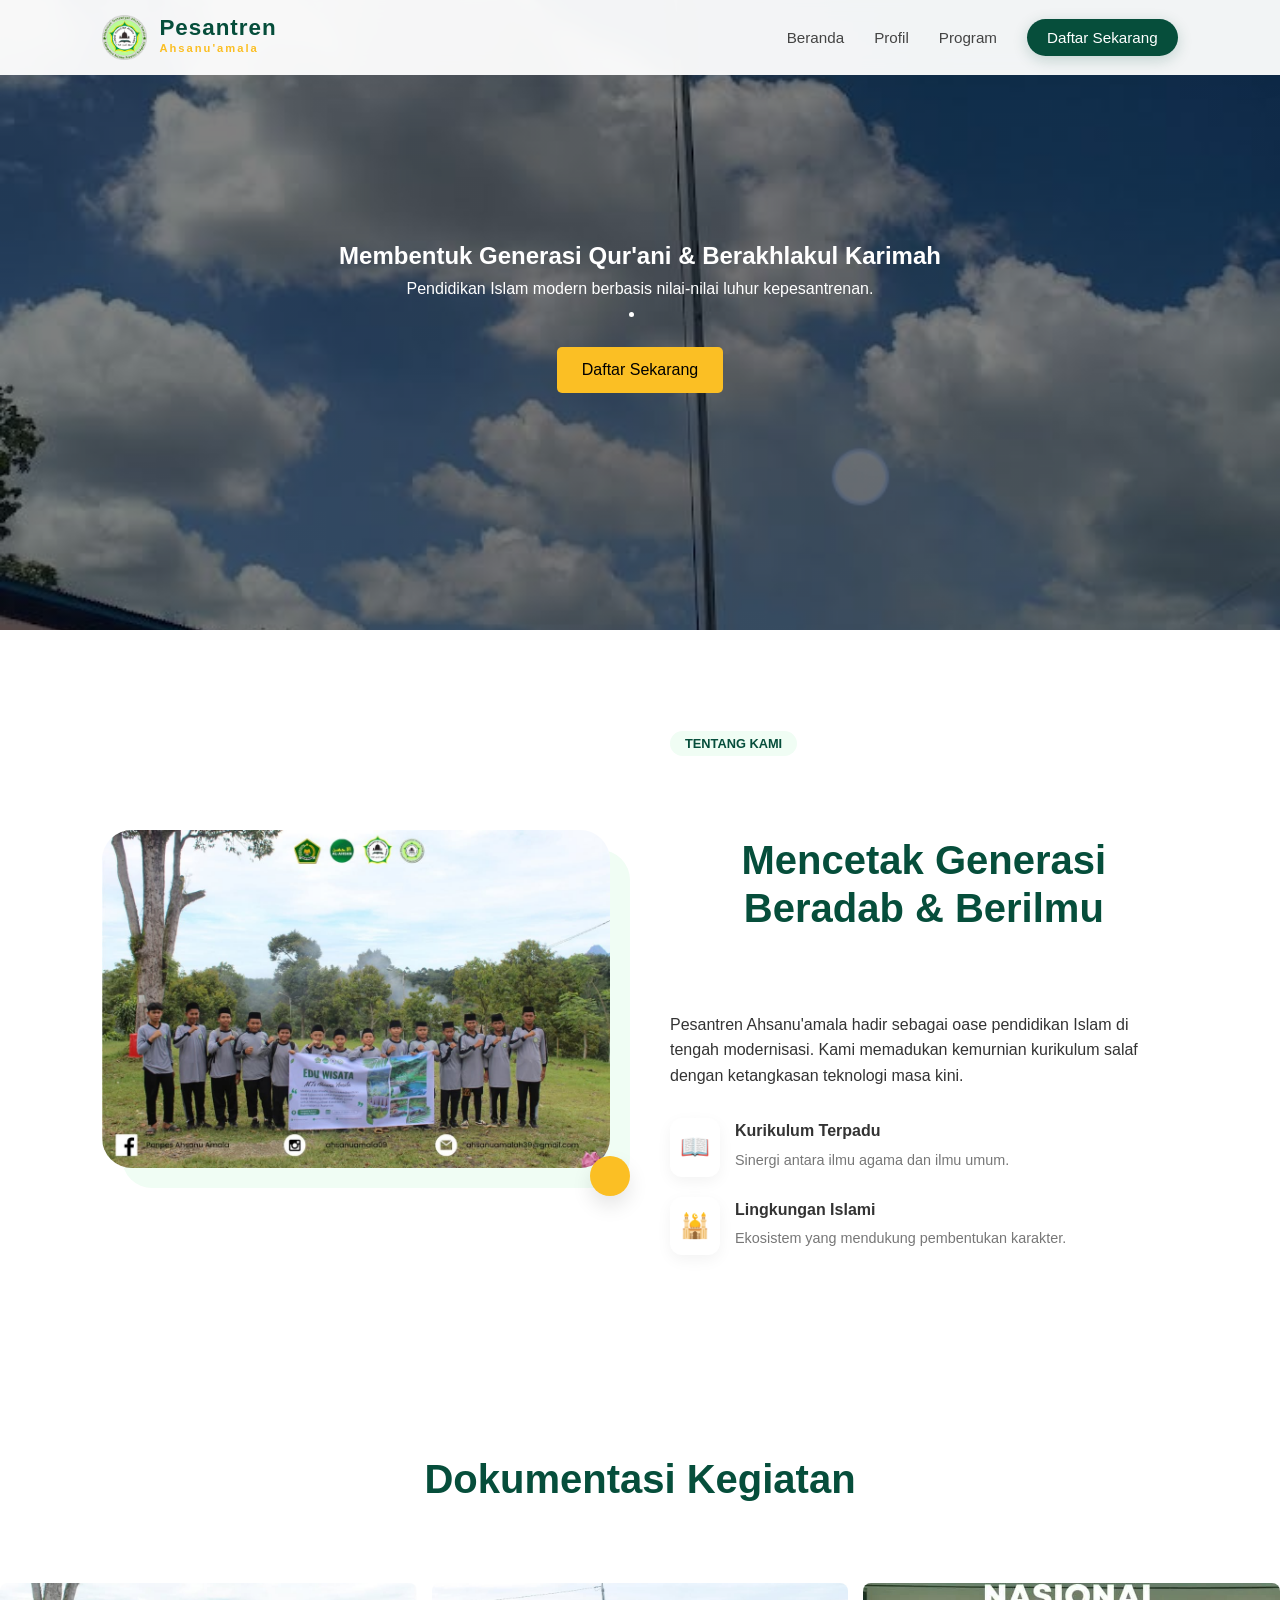
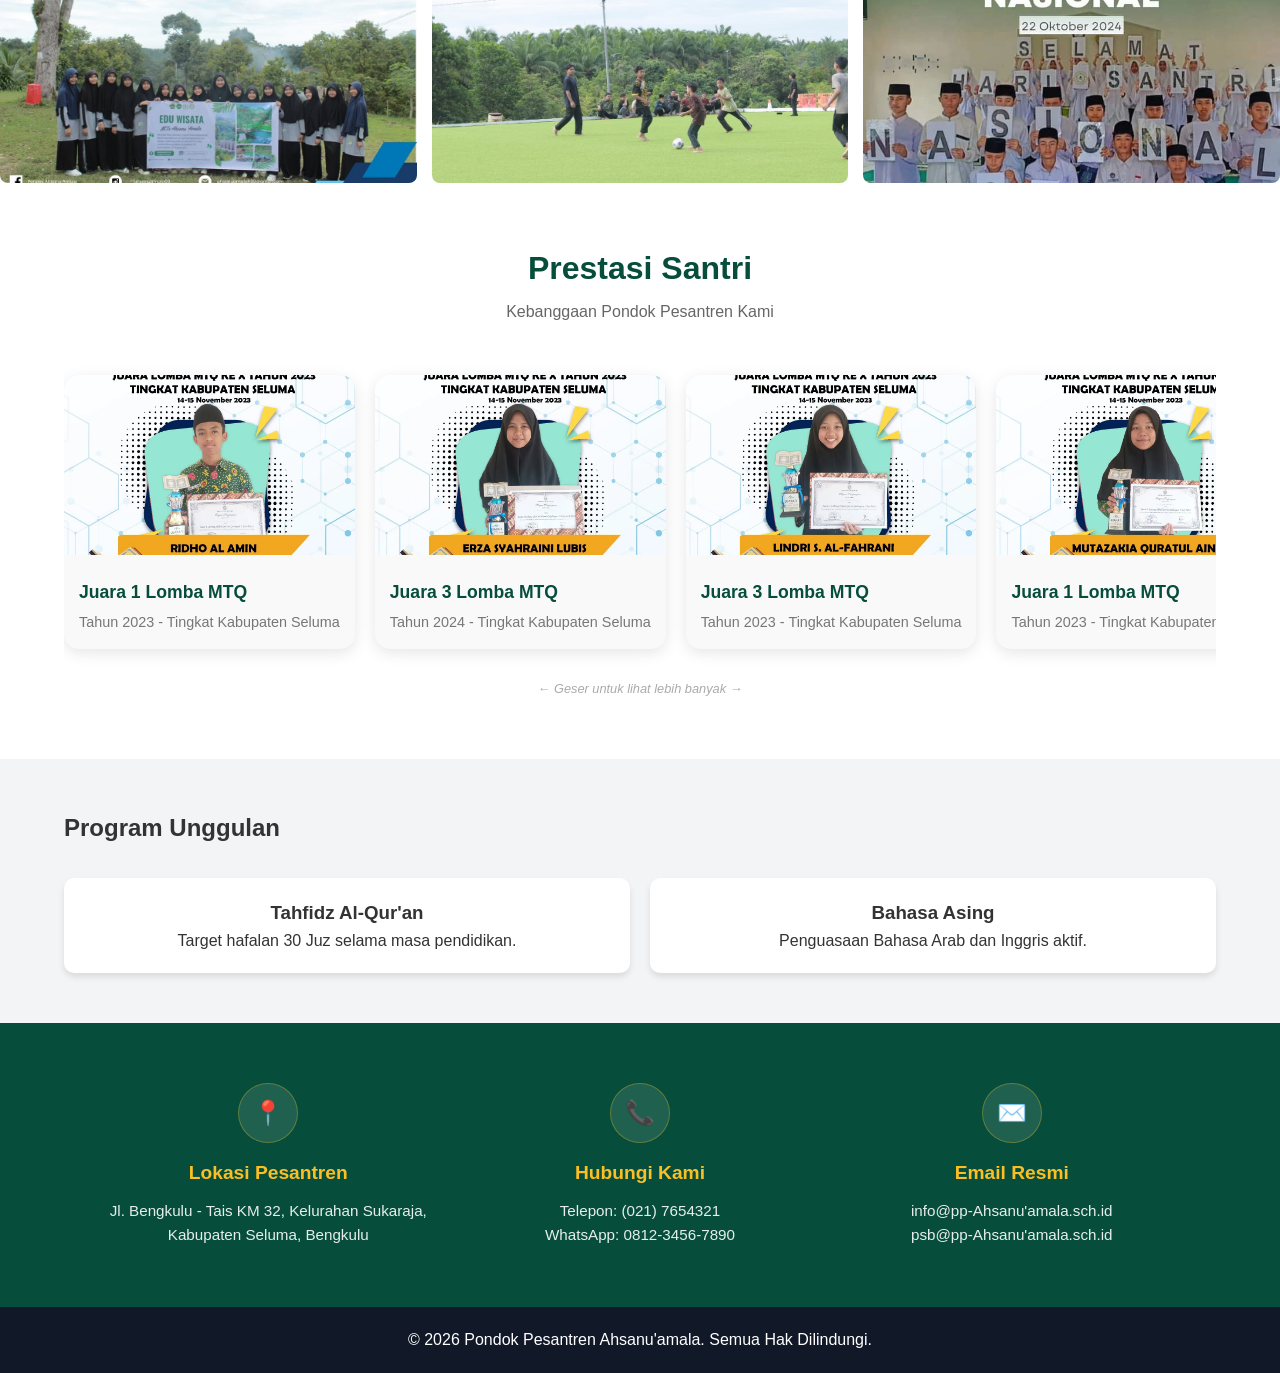
==== index.html @ b9aae271 "Add files via upload" ====
<!DOCTYPE html>
<html lang="id">
<head>
    <meta charset="UTF-8">
    <meta name="viewport" content="width=device-width, initial-scale=1.0">
    <title>pp-Ahsanu'amala.sch.id</title>
    <link rel="stylesheet" href="style.css">
</head>
<body>
<header>
    <nav class="navbar">
        <div class="logo-wrapper">
            <img src="logo1.png" alt="Logo" class="main-logo">
            <div class="logo-text-group">
                <span class="logo-text">Pesantren</span>
                <span class="logo-sub">Ahsanu'amala</span>
            </div>
        </div>
        <ul class="nav-links">
            <li><a href="#beranda">Beranda</a></li>
            <li><a href="#profil">Profil</a></li>
            <li><a href="#program">Program</a></li>
            <li><a href="daftar.html" class="nav-btn">Daftar Sekarang</a></li>
        </ul>
    </nav>
</header>


    </header>

    <section class="hero">
        <div class="hero-text">
            <h1>Membentuk Generasi Qur'ani & Berakhlakul Karimah</h1>
            <p>Pendidikan Islam modern berbasis nilai-nilai luhur kepesantrenan.</p>
         <li><a href="daftar.html"</a></a></li>

<a href="daftar.html" class="btn">Daftar Sekarang</a>

        </div>
    </section>
<section id="profil" class="about-section">
    <div class="about-container">
        <div class="about-image">
            <div class="image-wrapper">
                <img src="wisata1.jpg" alt="Kegiatan Pondok">
                <div class="experience-tag">
                </div>
            </div>
        </div>

        <div class="about-content">
            <span class="badge">Tentang Kami</span>
            <h2>Mencetak Generasi Beradab & Berilmu</h2>
            <p>Pesantren Ahsanu'amala hadir sebagai oase pendidikan Islam di tengah modernisasi. Kami memadukan kemurnian kurikulum salaf dengan ketangkasan teknologi masa kini.</p>
            
            <div class="features">
                <div class="feature-item">
                    <div class="icon">📖</div>
                    <div>
                        <h4>Kurikulum Terpadu</h4>
                        <p>Sinergi antara ilmu agama dan ilmu umum.</p>
                    </div>
                </div>
                <div class="feature-item">
                    <div class="icon">🕌</div>
                    <div>
                        <h4>Lingkungan Islami</h4>
                        <p>Ekosistem yang mendukung pembentukan karakter.</p>
                    </div>
                </div>
            </div>
        </div>
    </div>
</section>

    <section id="dokumentasi" class="content">
        <div class="about-content">
    <h2>Dokumentasi Kegiatan</h2>
    <div class="galeri-grid">
        <img src="wisata2.jpg" alt="">
        <img src="wisata3.jpg" alt="">
        <img src="foto3.jpg" alt="">
    </div>
</section>
<section id="prestasi" class="prestasi-section">
    <div class="container">
        <h2 class="title">Prestasi Santri</h2>
        <p class="subtitle">Kebanggaan Pondok Pesantren Kami</p>
        
        <div class="slider-container">
            <div class="prestasi-card">
                <img src="prestasi1.jpg" alt="Juara 1 Lomba MTQ">
                <div class="prestasi-info">
                    <h3>Juara 1 Lomba MTQ </h3>
                    <p>Tahun 2023 - Tingkat Kabupaten Seluma</p>
                </div>
            </div>

            <div class="prestasi-card">
                <img src="prestasi2.jpg" alt="Juara Pidato">
                <div class="prestasi-info">
                    <h3>Juara 3 Lomba MTQ</h3>
                    <p>Tahun 2024 - Tingkat Kabupaten Seluma</p>
                </div>
            </div>

            <div class="prestasi-card">
                <img src="prestasi3.jpg" alt="Lomba Kitab">
                <div class="prestasi-info">
                    <h3>Juara 3 Lomba MTQ</h3>
                    <p>Tahun 2023 - Tingkat Kabupaten Seluma</p>
                </div>
            </div>

            <div class="prestasi-card">
                <img src="prestasi4.jpg" alt="Juara Futsal">
                <div class="prestasi-info">
                    <h3>Juara 1 Lomba MTQ </h3>
                    <p>Tahun 2023 - Tingkat Kabupaten Seluma</p>
                    </div>
                    </div>
                    <div class="prestasi-card" alt="Juara Olimpiade">
                        <img src="prestasi5.jpg">
                        <div class="prestasi-info">
                        <h3>Juara Olimpiade Sains</h3>
                        <p>Tahun 2025 - Tingkat Provinsi </p>
                    </div>
                </div>
            </div>
        </div>
        <p class="hint">← Geser untuk lihat lebih banyak →</p>
    </div>
</section>



    <section id="program" class="program">
        <h2>Program Unggulan</h2>
        <div class="grid">
            <div class="card">
                <h3>Tahfidz Al-Qur'an</h3>
                <p>Target hafalan 30 Juz selama masa pendidikan.</p>
            </div>
            <div class="card">
                <h3>Bahasa Asing</h3>
                <p>Penguasaan Bahasa Arab dan Inggris aktif.</p>
                
            </div>
        </div>
    </section>
    <section class="contact-info">
    <div class="contact-grid">
        <div class="contact-box">
            <div class="icon-circle">📍</div>
            <h3>Lokasi Pesantren</h3>
            <p>Jl. Bengkulu - Tais KM 32, Kelurahan Sukaraja, Kabupaten Seluma, Bengkulu</p>
        </div>
        
        <div class="contact-box">
            <div class="icon-circle">📞</div>
            <h3>Hubungi Kami</h3>
            <p>Telepon: (021) 7654321<br>WhatsApp: 0812-3456-7890</p>
        </div>
        
        <div class="contact-box">
            <div class="icon-circle">✉️</div>
            <h3>Email Resmi</h3>
            <p>info@pp-Ahsanu'amala.sch.id<br>psb@pp-Ahsanu'amala.sch.id</p>
        </div>
    </div>
</section>


    <footer>
        <p>&copy; 2026 Pondok Pesantren Ahsanu'amala. Semua Hak Dilindungi.</p>
    </footer>

</body>
</html>
---- style.css ----
/* Reset Dasar */
* {
    margin: 0;
    padding: 0;
    box-sizing: border-box;
    font-family: 'Segoe UI', Tahoma, Geneva, Verdana, sans-serif;
}

body {
    line-height: 1.6;
    color: #333;
}

/* Navigasi */
nav {
    display: flex;
    justify-content: space-between;
    align-items: center;
    padding: 20px 5%;
    background: #064e3b; /* Hijau Tua Islami */
    color: white;
}

nav ul {
    display: flex;
    list-style: none;
}

nav ul li {
    margin-left: 20px;
}

nav ul li a {
    color: white;
    text-decoration: none;
    font-weight: bold;
}

/* Hero Section */
.hero {
    height: 70vh;
    background: linear-gradient(rgba(0,0,0,0.5), rgba(0,0,0,0.5)), url('gedung1.jpg');
    background-size: cover;
    background-position: center;
    display: flex;
    align-items: center;
    justify-content: center;
    text-align: center;
    color: white;
}

.btn {
    display: inline-block;
    background: #fbbf24;
    color: #000;
    padding: 10px 25px;
    text-decoration: none;
    border-radius: 5px;
    margin-top: 20px;
}

/* Grid Program */
.about-content h2 {
padding: 60px 5%;
    background-color: #fff;
    text-align: center;
}
.galeri-grid {
    display: grid;
    grid-template-columns: repeat(auto-fit, minmax(200px, 1fr));
    gap: 15px;
    margin-top: 20px;
}

.galeri-grid img {
    width: 100%;
    height: 200px;
    object-fit: cover; /* Agar gambar tidak gepeng */
    border-radius: 8px;
    transition: 0.3s;
}

.galeri-grid img:hover {
    transform: scale(1.05); /* Efek zoom saat disentuh */
}

.program {
    padding: 50px 5%;
    background: #f3f4f6;
}

.grid {
    display: grid;
    grid-template-columns: repeat(auto-fit, minmax(250px, 1fr));
    gap: 20px;
    margin-top: 30px;
}

/* Styling Galeri Prestasi */
.prestasi-section {
    padding: 60px 5%;
    background-color: #fff;
    text-align: center;
}

.title {
    color: #064e3b;
    font-size: 2rem;
    margin-bottom: 5px;
}

.subtitle {
    color: #666;
    margin-bottom: 30px;
}

.slider-container {
    display: flex;
    overflow-x: auto; /* Mengaktifkan scroll horizontal */
    scroll-snap-type: x mandatory; /* Membuat scroll "menempel" pas di gambar */
    gap: 20px;
    padding: 20px 0;
    scrollbar-width: none; /* Sembunyikan scrollbar di Firefox */
    -ms-overflow-style: none; /* Sembunyikan scrollbar di IE/Edge */
}

/* Sembunyikan scrollbar di Chrome/Safari */
.slider-container::-webkit-scrollbar {
    display: none; 
}

.prestasi-card {
    min-width: 280px; /* Lebar setiap kartu */
    flex-shrink: 0;
    background: #f9f9f9;
    border-radius: 15px;
    overflow: hidden;
    scroll-snap-align: center; /* Kartu akan berhenti di tengah saat digeser */
    box-shadow: 0 4px 15px rgba(0,0,0,0.1);
    text-align: left;
}

.prestasi-card img {
    width: 100%;
    height: 180px;
    object-fit: cover;
}

.prestasi-info {
    padding: 15px;
}

.prestasi-info h3 {
    font-size: 1.1rem;
    color: #064e3b;
    margin-bottom: 5px;
}

.prestasi-info p {
    font-size: 0.9rem;
    color: #777;
}

.hint {
    font-size: 0.8rem;
    color: #aaa;
    margin-top: 10px;
    font-style: italic;
}

.card {
    background: white;
    padding: 20px;
    border-radius: 10px;
    box-shadow: 0 4px 6px rgba(0,0,0,0.1);
    text-align: center;
}

footer {
    text-align: center;
    padding: 20px;
    background: #111827;
    color: white;
}

.pendaftaran-page {
    min-height: 90vh;
    display: flex;
    align-items: center;
    justify-content: center;
    background: #f0fdf4; /* Hijau sangat muda */
    padding: 20px;
}

/* Mempercantik tombol agar terlihat klik-able */
.btn-submit {
    cursor: pointer;
    transition: 0.3s;
}

/* --- Navigasi Modern (Glassmorphism) --- */
.navbar {
    display: flex;
    justify-content: space-between;
    align-items: center;
    padding: 15px 8%;
    background: rgba(255, 255, 255, 0.95); /* Putih transparan */
    backdrop-filter: blur(10px); /* Efek blur di belakang nav */
    position: fixed;
    top: 0; width: 100%; z-index: 1000;
    box-shadow: 0 4px 30px rgba(0, 0, 0, 0.05);
}

.logo-container { display: flex; flex-direction: column; }
.logo-text { font-weight: 800; font-size: 1.4rem; color: #064e3b; letter-spacing: 1px; line-height: 1; }
.logo-sub { font-size: 0.7rem; color: #fbbf24; font-weight: 600; letter-spacing: 2px; }

.nav-links { display: flex; list-style: none; align-items: center; }
.nav-links li { margin-left: 30px; }
.nav-links a { text-decoration: none; color: #444; font-weight: 500; font-size: 0.95rem; transition: 0.3s; }
.nav-links a:hover, .nav-links a.active { color: #064e3b; }

.nav-btn {
    background: #064e3b;
    color: #fff !important;
    padding: 10px 20px;
    border-radius: 50px;
    box-shadow: 0 4px 15px rgba(6, 78, 59, 0.2);
}

/* --- Section Tentang Kami (Stylish Layout) --- */
.about-section {
    padding: 100px 8%;
    background-color: #fff;
}

.about-container {
    display: flex;
    align-items: center;
    gap: 60px;
    flex-wrap: wrap;
}

.about-image, .about-content { flex: 1; min-width: 350px; }

.image-wrapper { position: relative; }
.image-wrapper img {
    width: 100%;
    border-radius: 30px;
    box-shadow: 20px 20px 0px #f0fdf4; /* Shadow kotak hijau muda */
}

.experience-tag {
    position: absolute;
    bottom: -20px;
    right: -20px;
    background: #fbbf24;
    padding: 20px;
    border-radius: 20px;
    text-align: center;
    box-shadow: 0 10px 20px rgba(0,0,0,0.1);
}

.years { display: block; font-size: 2rem; font-weight: 800; color: #064e3b; }
.exp-text { font-size: 0.8rem; font-weight: 600; color: #064e3b; }

.badge {
    background: #f0fdf4;
    color: #064e3b;
    padding: 5px 15px;
    border-radius: 50px;
    font-size: 0.8rem;
    font-weight: 700;
    text-transform: uppercase;
}

.about-content h2 {
    font-size: 2.5rem;
    color: #064e3b;
    margin: 20px 0;
    line-height: 1.2;
}

.features { margin-top: 30px; }
.feature-item {
    display: flex;
    gap: 15px;
    margin-bottom: 20px;
    align-items: flex-start;
}

.feature-item .icon {
    background: #fff;
    font-size: 1.5rem;
    padding: 10px;
    border-radius: 12px;
    box-shadow: 0 5px 15px rgba(0,0,0,0.05);
}

.feature-item h4 { color: #333; margin-bottom: 5px; }
.feature-item p { font-size: 0.9rem; color: #777; }

/* Responsif Mobile */
@media (max-width: 768px) {
    .about-container { flex-direction: column-reverse; gap: 40px; }
    .nav-links { display: none; } /* Kamu bisa tambahkan menu hamburger nanti */
    .about-content h2 { font-size: 1.8rem; }
}

/* Styling Logo di Navigasi */
.logo-wrapper {
    display: flex;
    align-items: center;
    gap: 12px;
}

.main-logo {
    height: 45px; /* Sesuaikan ukuran logo */
    width: auto;
}

.logo-text-group {
    display: flex;
    flex-direction: column;
}

/* Styling Section Alamat */
.contact-info {
    padding: 60px 8%;
    background-color: #064e3b; /* Hijau Tua agar kontras dengan footer hitam */
    color: white;
}

.contact-grid {
    display: grid;
    grid-template-columns: repeat(auto-fit, minmax(250px, 1fr));
    gap: 40px;
    text-align: center;
}

.contact-box h3 {
    margin: 15px 0 10px;
    color: #fbbf24; /* Aksen Kuning Emas */
    font-size: 1.2rem;
}

.contact-box p {
    font-size: 0.95rem;
    line-height: 1.6;
    opacity: 0.9;
}

.icon-circle {
    width: 60px;
    height: 60px;
    background: rgba(255, 255, 255, 0.1);
    display: flex;
    align-items: center;
    justify-content: center;
    font-size: 1.5rem;
    border-radius: 50%;
    margin: 0 auto;
    border: 1px solid rgba(251, 191, 36, 0.3);
}

/* Responsif Mobile untuk Navigasi */
@media (max-width: 768px) {
    .main-logo { height: 35px; }
    .logo-text { font-size: 1.1rem; }
}
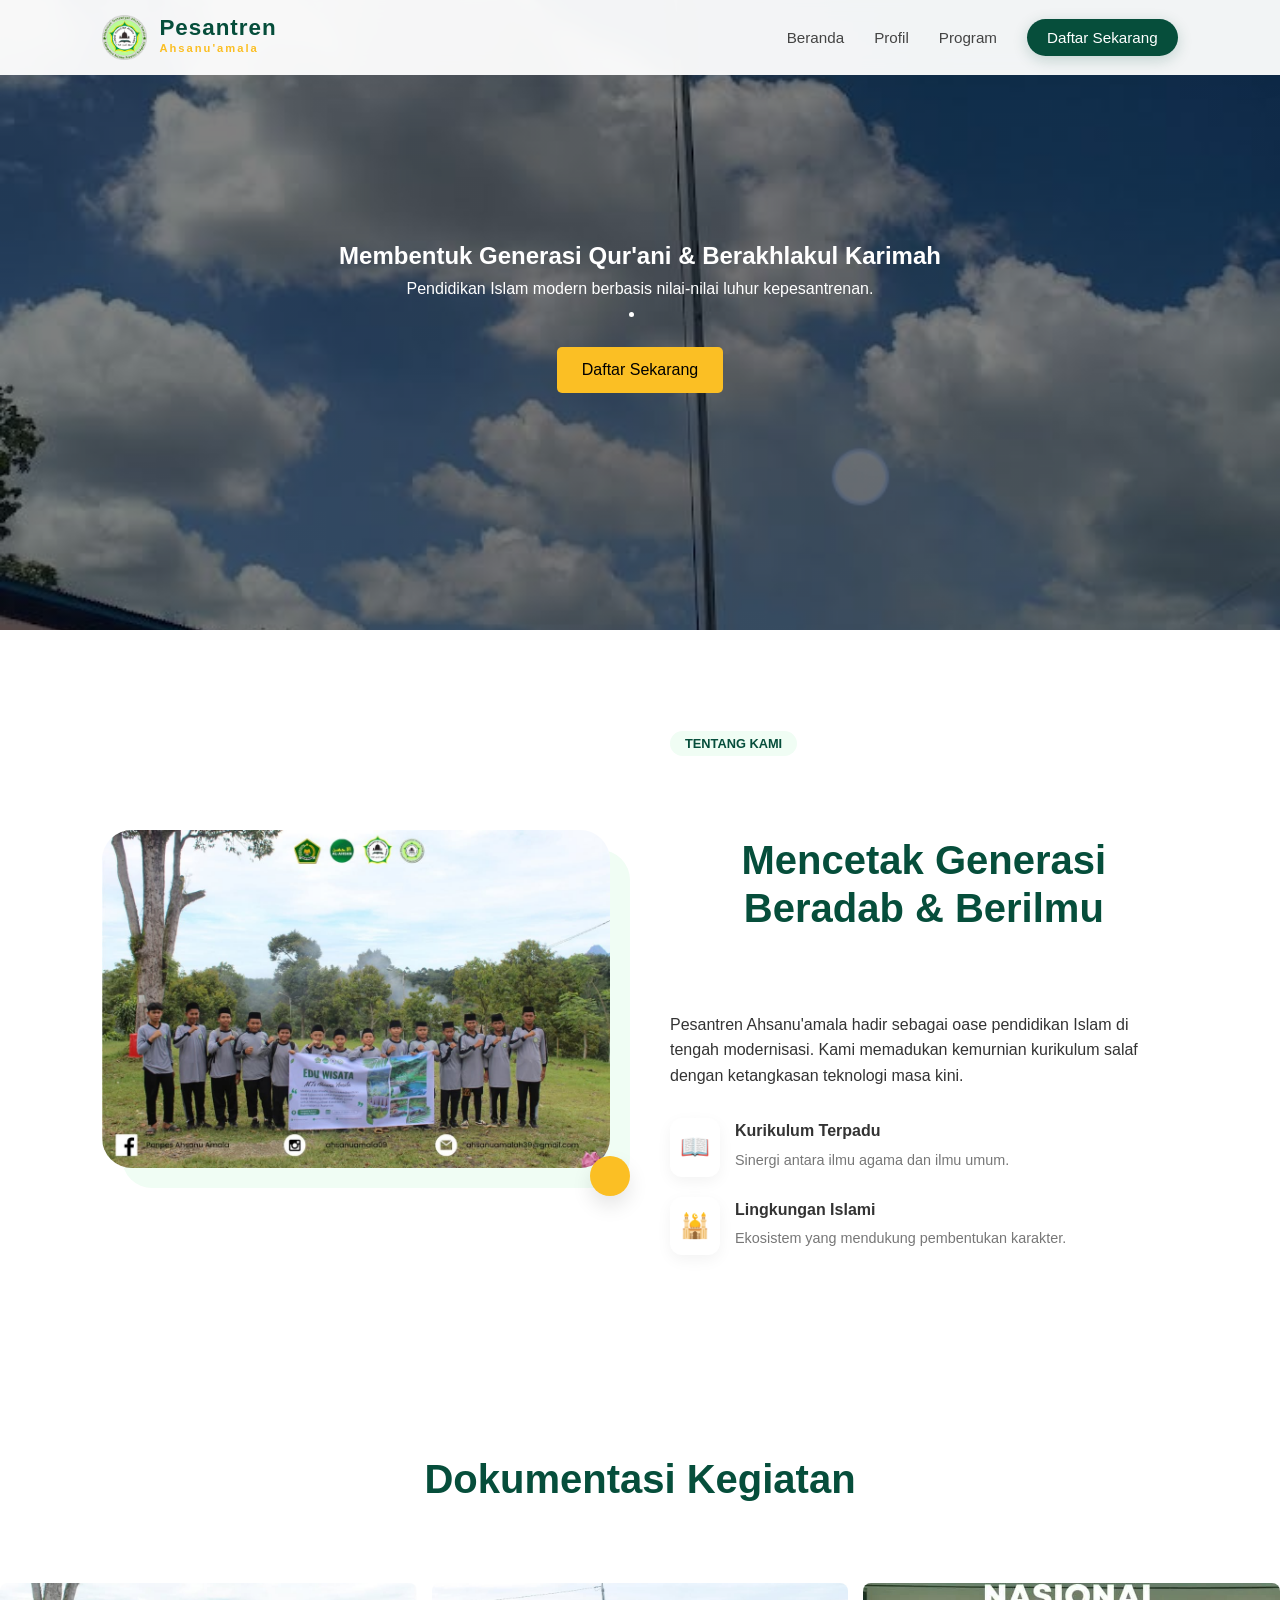
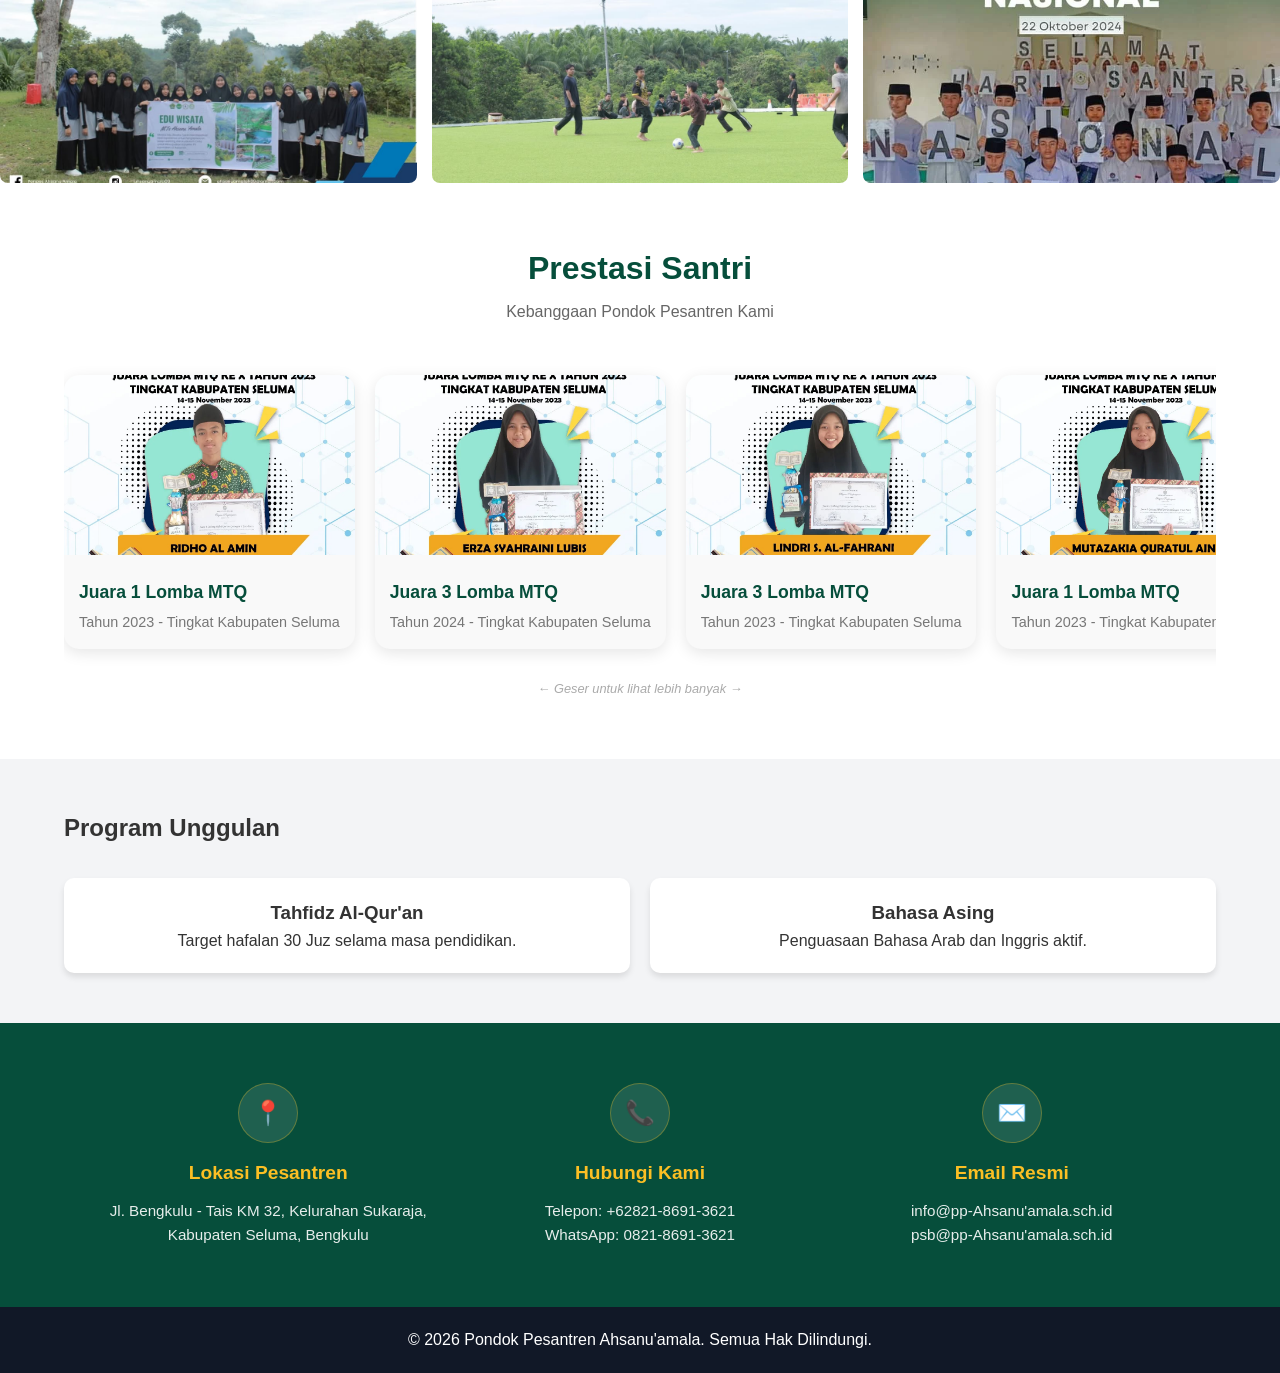
==== commit 550603b4: "index.html" ====
--- a/index.html
+++ b/index.html
@@ -159,7 +159,7 @@
         <div class="contact-box">
             <div class="icon-circle">📞</div>
             <h3>Hubungi Kami</h3>
-            <p>Telepon: (021) 7654321<br>WhatsApp: 0812-3456-7890</p>
+            <p>Telepon: +62821-8691-3621 <br>WhatsApp: 0821-8691-3621</p>
         </div>
         
         <div class="contact-box">
